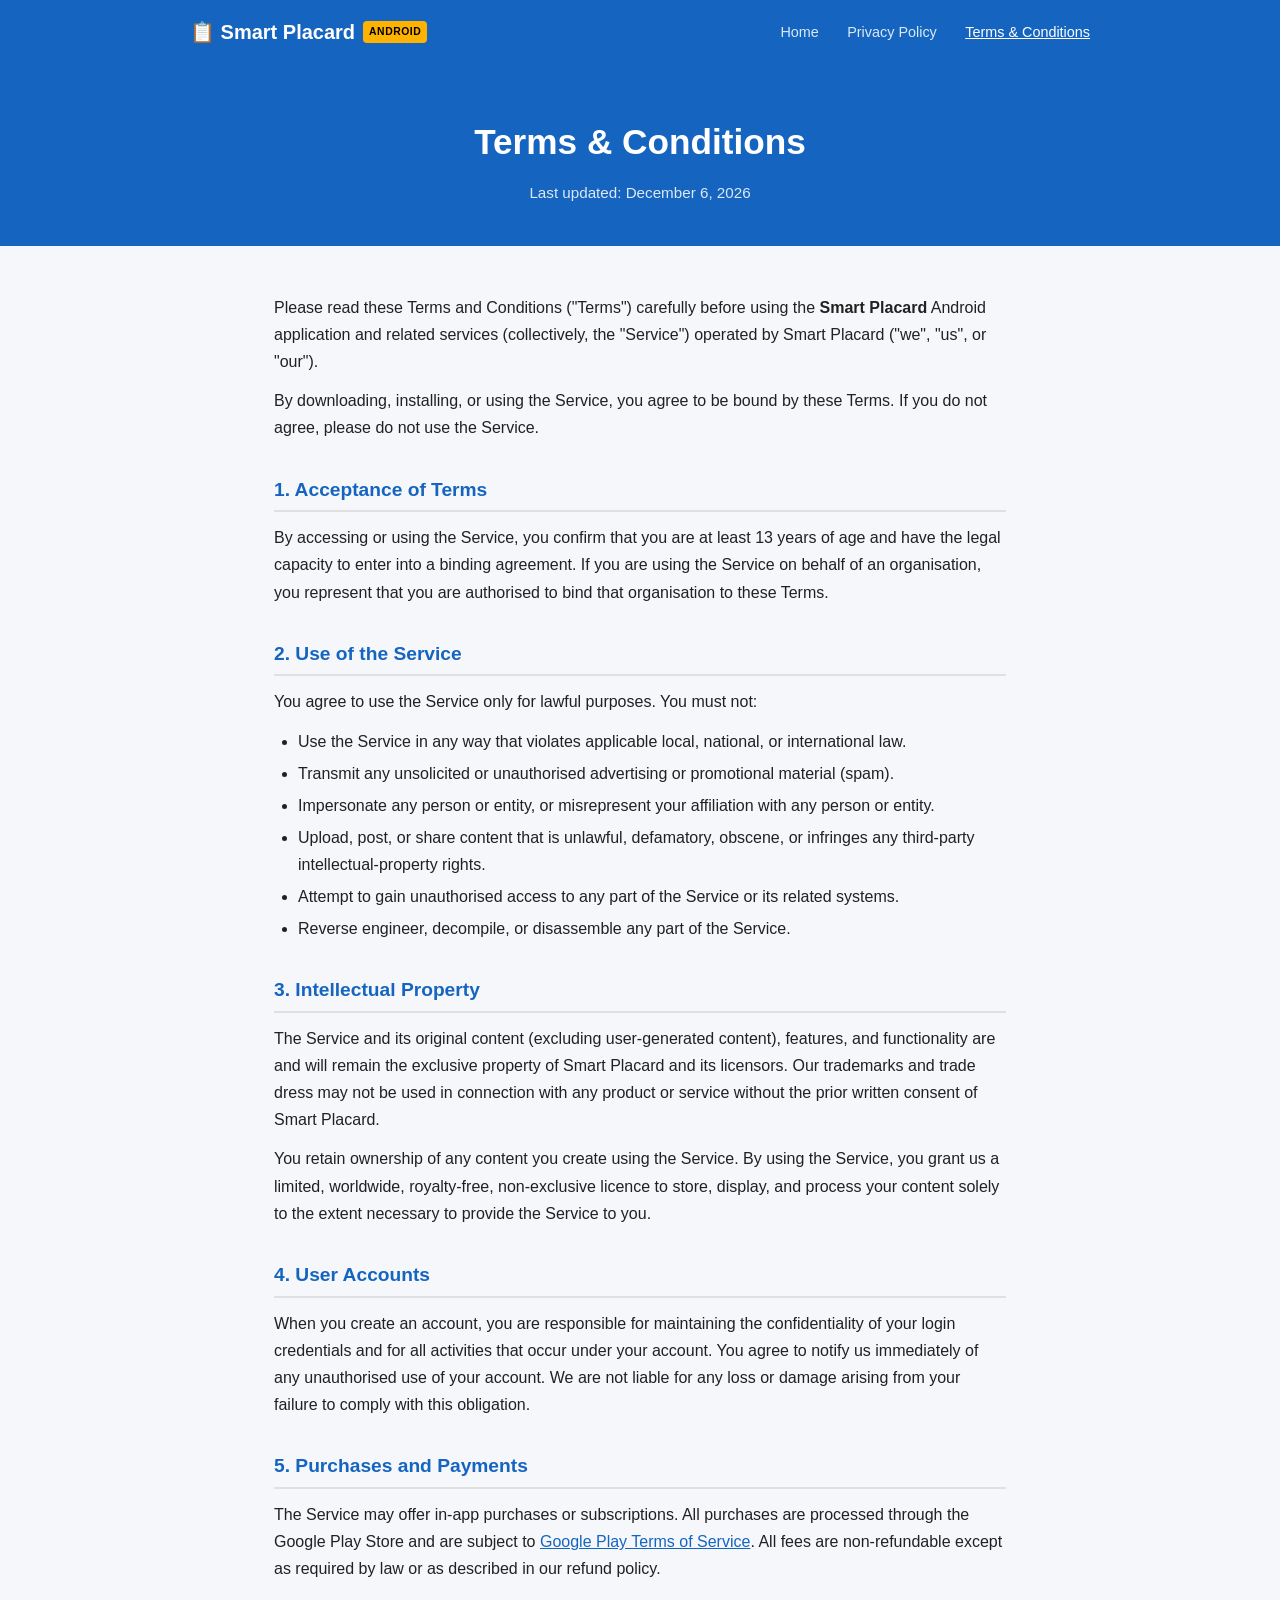
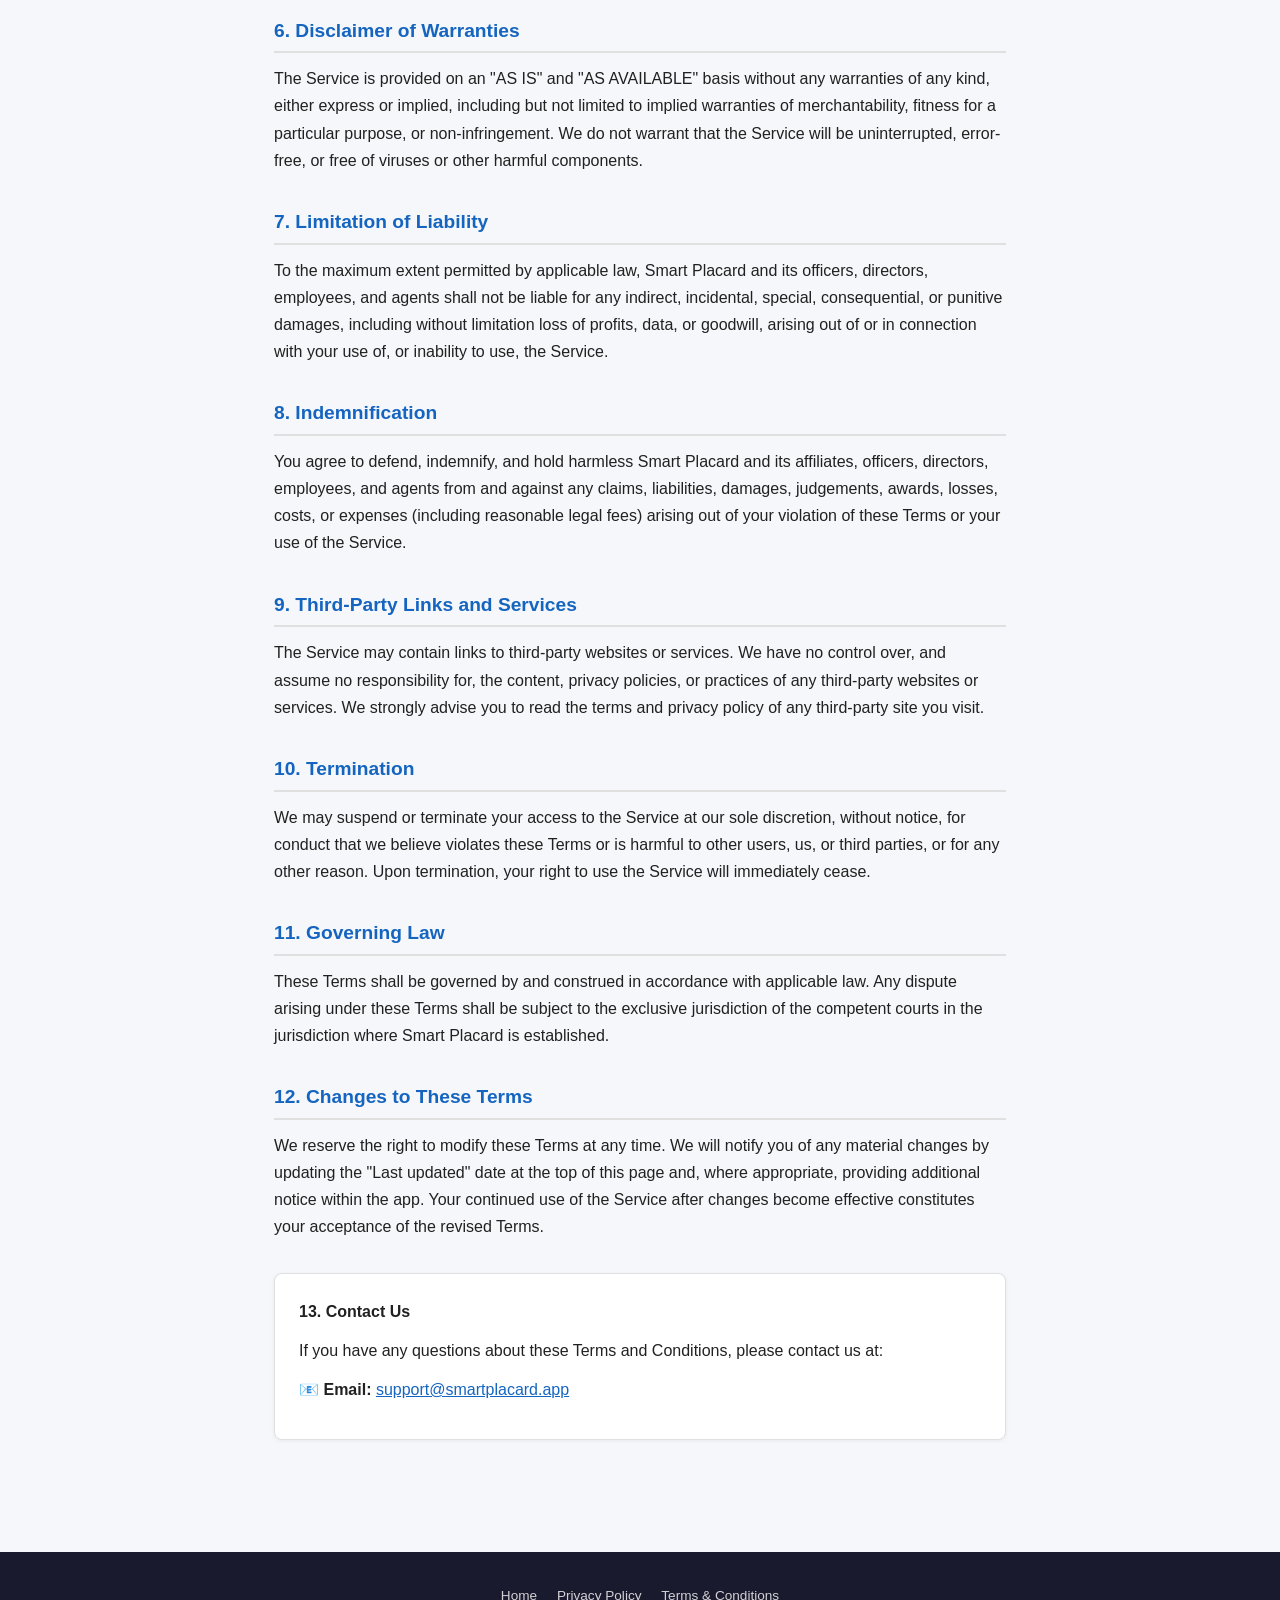
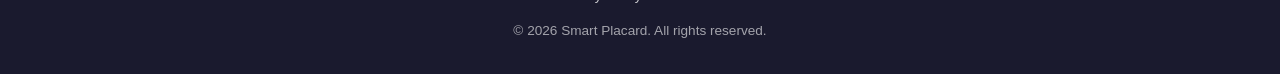
==== terms.html @ f0a832b3 "Add GitHub Pages: index, privacy policy, terms & conditions, shared CSS Agent-Logs-Url: https://gith" ====
<!DOCTYPE html>
<html lang="en">
<head>
  <meta charset="UTF-8" />
  <meta name="viewport" content="width=device-width, initial-scale=1.0" />
  <meta name="description" content="Smart Placard Terms and Conditions – please read these terms carefully before using our app." />
  <title>Terms &amp; Conditions – Smart Placard</title>
  <link rel="stylesheet" href="style.css" />
</head>
<body>

  <header>
    <div class="header-inner">
      <a href="index.html" class="logo">
        📋 Smart Placard <span class="badge">Android</span>
      </a>
      <nav>
        <a href="index.html">Home</a>
        <a href="privacy.html">Privacy Policy</a>
        <a href="terms.html" class="active">Terms &amp; Conditions</a>
      </nav>
    </div>
  </header>

  <div class="page-hero">
    <h1>Terms &amp; Conditions</h1>
    <p>Last updated: <span id="last-updated"></span></p>
  </div>

  <div class="legal-content">

    <p>
      Please read these Terms and Conditions ("Terms") carefully before using the
      <strong>Smart Placard</strong> Android application and related services
      (collectively, the "Service") operated by Smart Placard ("we", "us", or "our").
    </p>
    <p>
      By downloading, installing, or using the Service, you agree to be bound by these Terms.
      If you do not agree, please do not use the Service.
    </p>

    <h2>1. Acceptance of Terms</h2>
    <p>
      By accessing or using the Service, you confirm that you are at least 13 years of age and
      have the legal capacity to enter into a binding agreement. If you are using the Service on
      behalf of an organisation, you represent that you are authorised to bind that organisation
      to these Terms.
    </p>

    <h2>2. Use of the Service</h2>
    <p>You agree to use the Service only for lawful purposes. You must not:</p>
    <ul>
      <li>Use the Service in any way that violates applicable local, national, or international law.</li>
      <li>Transmit any unsolicited or unauthorised advertising or promotional material (spam).</li>
      <li>Impersonate any person or entity, or misrepresent your affiliation with any person or entity.</li>
      <li>Upload, post, or share content that is unlawful, defamatory, obscene, or infringes any
          third-party intellectual-property rights.</li>
      <li>Attempt to gain unauthorised access to any part of the Service or its related systems.</li>
      <li>Reverse engineer, decompile, or disassemble any part of the Service.</li>
    </ul>

    <h2>3. Intellectual Property</h2>
    <p>
      The Service and its original content (excluding user-generated content), features, and
      functionality are and will remain the exclusive property of Smart Placard and its licensors.
      Our trademarks and trade dress may not be used in connection with any product or service
      without the prior written consent of Smart Placard.
    </p>
    <p>
      You retain ownership of any content you create using the Service. By using the Service, you
      grant us a limited, worldwide, royalty-free, non-exclusive licence to store, display, and
      process your content solely to the extent necessary to provide the Service to you.
    </p>

    <h2>4. User Accounts</h2>
    <p>
      When you create an account, you are responsible for maintaining the confidentiality of your
      login credentials and for all activities that occur under your account. You agree to notify
      us immediately of any unauthorised use of your account. We are not liable for any loss or
      damage arising from your failure to comply with this obligation.
    </p>

    <h2>5. Purchases and Payments</h2>
    <p>
      The Service may offer in-app purchases or subscriptions. All purchases are processed through
      the Google Play Store and are subject to
      <a href="https://play.google.com/about/play-terms/index.html" target="_blank" rel="noopener noreferrer">
        Google Play Terms of Service</a>.
      All fees are non-refundable except as required by law or as described in our refund policy.
    </p>

    <h2>6. Disclaimer of Warranties</h2>
    <p>
      The Service is provided on an "AS IS" and "AS AVAILABLE" basis without any warranties of
      any kind, either express or implied, including but not limited to implied warranties of
      merchantability, fitness for a particular purpose, or non-infringement. We do not warrant
      that the Service will be uninterrupted, error-free, or free of viruses or other harmful
      components.
    </p>

    <h2>7. Limitation of Liability</h2>
    <p>
      To the maximum extent permitted by applicable law, Smart Placard and its officers, directors,
      employees, and agents shall not be liable for any indirect, incidental, special, consequential,
      or punitive damages, including without limitation loss of profits, data, or goodwill, arising
      out of or in connection with your use of, or inability to use, the Service.
    </p>

    <h2>8. Indemnification</h2>
    <p>
      You agree to defend, indemnify, and hold harmless Smart Placard and its affiliates, officers,
      directors, employees, and agents from and against any claims, liabilities, damages, judgements,
      awards, losses, costs, or expenses (including reasonable legal fees) arising out of your
      violation of these Terms or your use of the Service.
    </p>

    <h2>9. Third-Party Links and Services</h2>
    <p>
      The Service may contain links to third-party websites or services. We have no control over,
      and assume no responsibility for, the content, privacy policies, or practices of any
      third-party websites or services. We strongly advise you to read the terms and privacy policy
      of any third-party site you visit.
    </p>

    <h2>10. Termination</h2>
    <p>
      We may suspend or terminate your access to the Service at our sole discretion, without notice,
      for conduct that we believe violates these Terms or is harmful to other users, us, or third
      parties, or for any other reason. Upon termination, your right to use the Service will
      immediately cease.
    </p>

    <h2>11. Governing Law</h2>
    <p>
      These Terms shall be governed by and construed in accordance with applicable law. Any dispute
      arising under these Terms shall be subject to the exclusive jurisdiction of the competent
      courts in the jurisdiction where Smart Placard is established.
    </p>

    <h2>12. Changes to These Terms</h2>
    <p>
      We reserve the right to modify these Terms at any time. We will notify you of any material
      changes by updating the "Last updated" date at the top of this page and, where appropriate,
      providing additional notice within the app. Your continued use of the Service after changes
      become effective constitutes your acceptance of the revised Terms.
    </p>

    <div class="contact-box">
      <h3>13. Contact Us</h3>
      <p>
        If you have any questions about these Terms and Conditions, please contact us at:
      </p>
      <p>
        📧 <strong>Email:</strong>
        <a href="mailto:support@smartplacard.app">support@smartplacard.app</a>
      </p>
    </div>

  </div>

  <footer>
    <div class="footer-links">
      <a href="index.html">Home</a>
      <a href="privacy.html">Privacy Policy</a>
      <a href="terms.html">Terms &amp; Conditions</a>
    </div>
    <p>&copy; <span id="year"></span> Smart Placard. All rights reserved.</p>
  </footer>

  <script>
    document.getElementById('year').textContent = new Date().getFullYear();
    document.getElementById('last-updated').textContent =
      new Date().toLocaleDateString('en-US', { year: 'numeric', month: 'long', day: 'numeric' });
  </script>

</body>
</html>
---- style.css ----
/* Smart Placard – shared styles */

*, *::before, *::after {
  box-sizing: border-box;
  margin: 0;
  padding: 0;
}

:root {
  --primary: #1565C0;
  --primary-dark: #0D47A1;
  --accent: #FFB300;
  --bg: #F5F7FA;
  --surface: #FFFFFF;
  --text: #212121;
  --text-secondary: #616161;
  --border: #E0E0E0;
  --radius: 8px;
}

body {
  font-family: -apple-system, BlinkMacSystemFont, "Segoe UI", Roboto, Helvetica, Arial, sans-serif;
  background: var(--bg);
  color: var(--text);
  line-height: 1.7;
}

/* ── Header ─────────────────────────────── */
header {
  background: var(--primary);
  color: #fff;
  padding: 0 1.5rem;
}

.header-inner {
  max-width: 900px;
  margin: 0 auto;
  display: flex;
  align-items: center;
  justify-content: space-between;
  height: 64px;
}

.logo {
  font-size: 1.25rem;
  font-weight: 700;
  color: #fff;
  text-decoration: none;
  display: flex;
  align-items: center;
  gap: 0.5rem;
}

.logo span.badge {
  background: var(--accent);
  color: #000;
  font-size: 0.65rem;
  font-weight: 800;
  padding: 2px 6px;
  border-radius: 4px;
  letter-spacing: 0.05em;
  text-transform: uppercase;
}

nav a {
  color: rgba(255,255,255,0.85);
  text-decoration: none;
  font-size: 0.9rem;
  margin-left: 1.5rem;
  transition: color 0.2s;
}

nav a:hover,
nav a.active {
  color: #fff;
  text-decoration: underline;
}

/* ── Hero (index only) ───────────────────── */
.hero {
  background: linear-gradient(135deg, var(--primary-dark) 0%, var(--primary) 100%);
  color: #fff;
  text-align: center;
  padding: 5rem 1.5rem 4rem;
}

.hero h1 {
  font-size: clamp(2rem, 5vw, 3rem);
  font-weight: 800;
  margin-bottom: 1rem;
}

.hero p {
  font-size: 1.15rem;
  opacity: 0.9;
  max-width: 560px;
  margin: 0 auto 2rem;
}

.btn {
  display: inline-block;
  padding: 0.75rem 2rem;
  border-radius: var(--radius);
  font-weight: 700;
  font-size: 1rem;
  text-decoration: none;
  transition: opacity 0.2s, transform 0.1s;
}

.btn:active { transform: scale(0.97); }

.btn-primary {
  background: var(--accent);
  color: #000;
}

.btn-outline {
  background: transparent;
  color: #fff;
  border: 2px solid rgba(255,255,255,0.6);
  margin-left: 1rem;
}

.btn-primary:hover, .btn-outline:hover { opacity: 0.88; }

/* ── Features section ───────────────────── */
.section {
  padding: 4rem 1.5rem;
}

.section-inner {
  max-width: 900px;
  margin: 0 auto;
}

.section h2 {
  font-size: 1.6rem;
  font-weight: 700;
  margin-bottom: 2rem;
  text-align: center;
}

.features-grid {
  display: grid;
  grid-template-columns: repeat(auto-fit, minmax(220px, 1fr));
  gap: 1.5rem;
}

.feature-card {
  background: var(--surface);
  border: 1px solid var(--border);
  border-radius: var(--radius);
  padding: 1.75rem 1.5rem;
  text-align: center;
  box-shadow: 0 1px 4px rgba(0,0,0,0.06);
}

.feature-card .icon {
  font-size: 2.5rem;
  margin-bottom: 0.75rem;
  display: block;
}

.feature-card h3 {
  font-size: 1rem;
  font-weight: 700;
  margin-bottom: 0.4rem;
}

.feature-card p {
  font-size: 0.9rem;
  color: var(--text-secondary);
}

/* ── Legal pages ────────────────────────── */
.page-hero {
  background: var(--primary);
  color: #fff;
  padding: 3rem 1.5rem 2.5rem;
  text-align: center;
}

.page-hero h1 {
  font-size: clamp(1.6rem, 4vw, 2.2rem);
  font-weight: 800;
  margin-bottom: 0.5rem;
}

.page-hero p {
  opacity: 0.85;
  font-size: 0.95rem;
}

.legal-content {
  max-width: 780px;
  margin: 3rem auto;
  padding: 0 1.5rem 4rem;
}

.legal-content h2 {
  font-size: 1.2rem;
  font-weight: 700;
  color: var(--primary);
  margin: 2rem 0 0.5rem;
  padding-bottom: 0.25rem;
  border-bottom: 2px solid var(--border);
}

.legal-content p {
  margin: 0.75rem 0;
  color: var(--text);
}

.legal-content ul {
  margin: 0.5rem 0 0.75rem 1.5rem;
  color: var(--text);
}

.legal-content ul li {
  margin: 0.3rem 0;
}

.legal-content a {
  color: var(--primary);
}

.contact-box {
  background: var(--surface);
  border: 1px solid var(--border);
  border-radius: var(--radius);
  padding: 1.5rem;
  margin-top: 2rem;
  box-shadow: 0 1px 4px rgba(0,0,0,0.06);
}

.contact-box h3 {
  font-size: 1rem;
  font-weight: 700;
  margin-bottom: 0.4rem;
}

/* ── Footer ─────────────────────────────── */
footer {
  background: #1A1A2E;
  color: rgba(255,255,255,0.6);
  text-align: center;
  padding: 2rem 1.5rem;
  font-size: 0.85rem;
}

footer a {
  color: rgba(255,255,255,0.8);
  text-decoration: none;
  margin: 0 0.5rem;
}

footer a:hover { color: #fff; }

.footer-links {
  margin-bottom: 0.75rem;
}
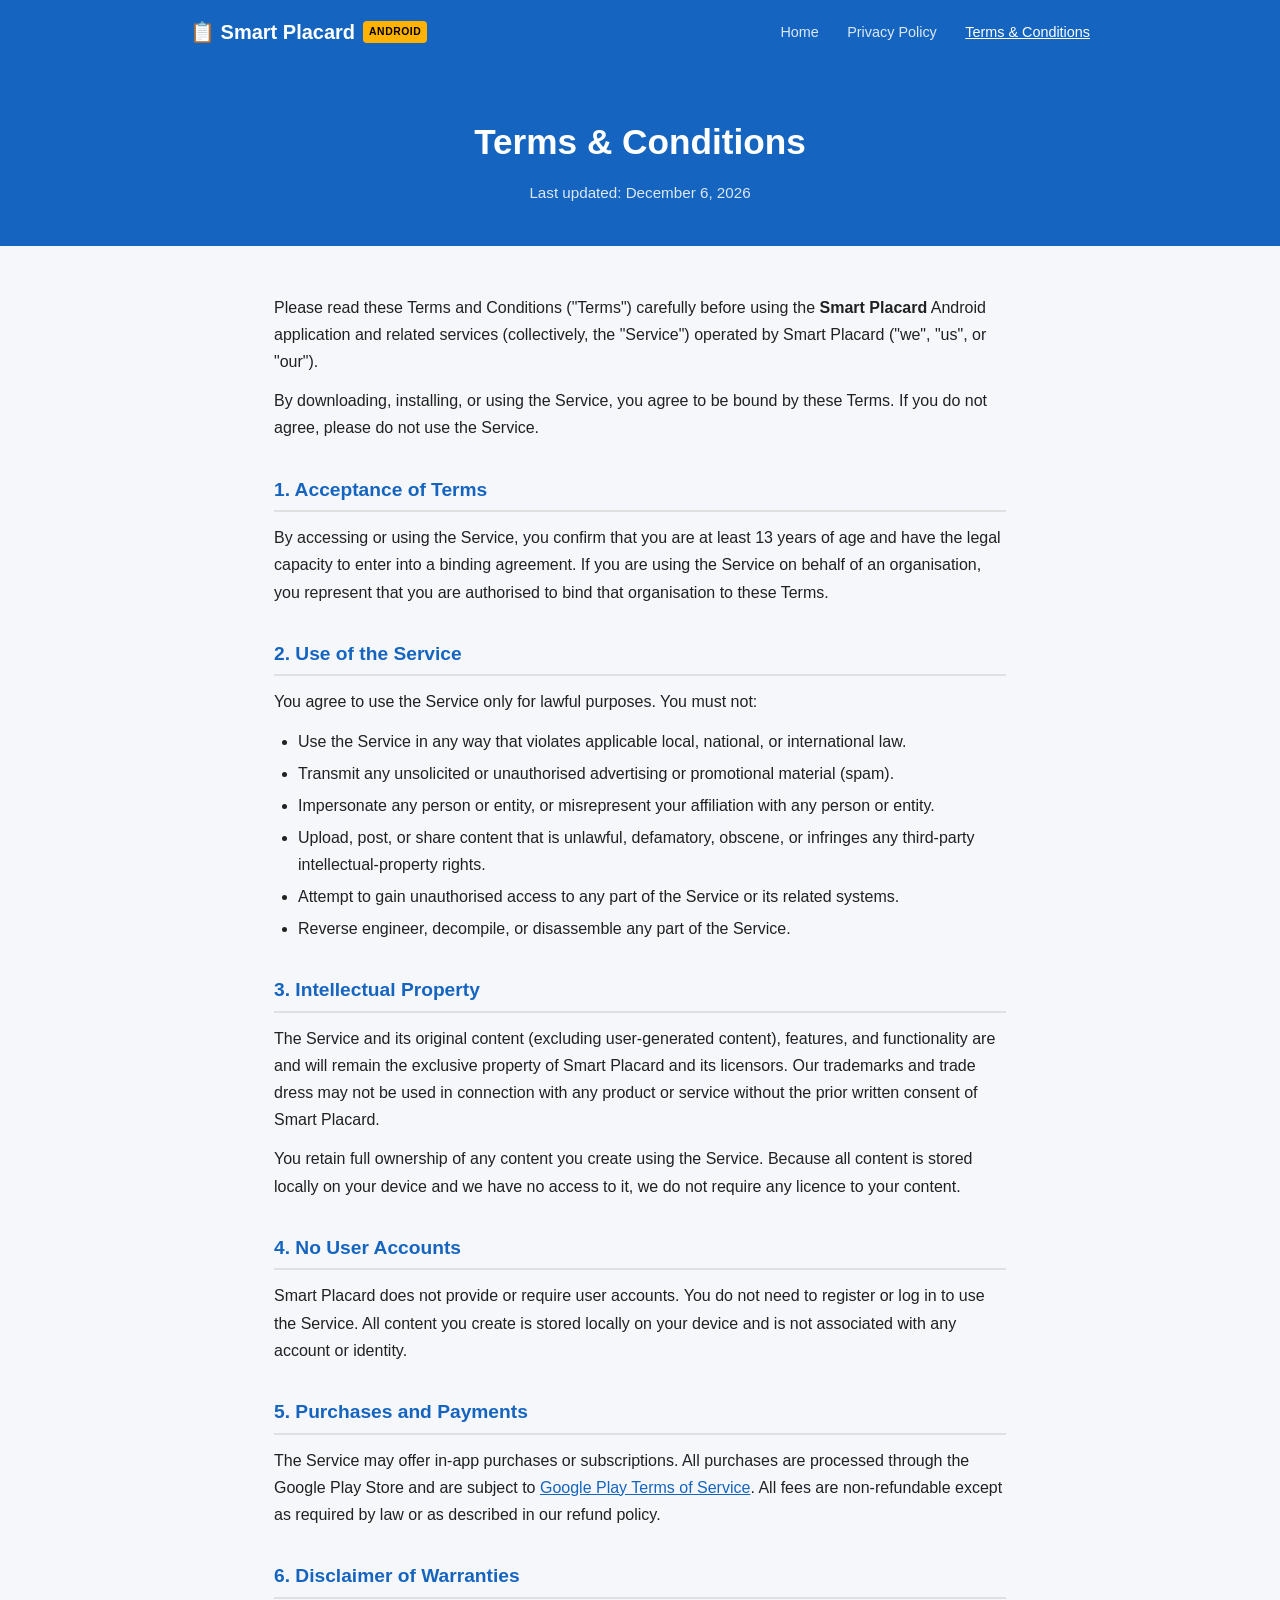
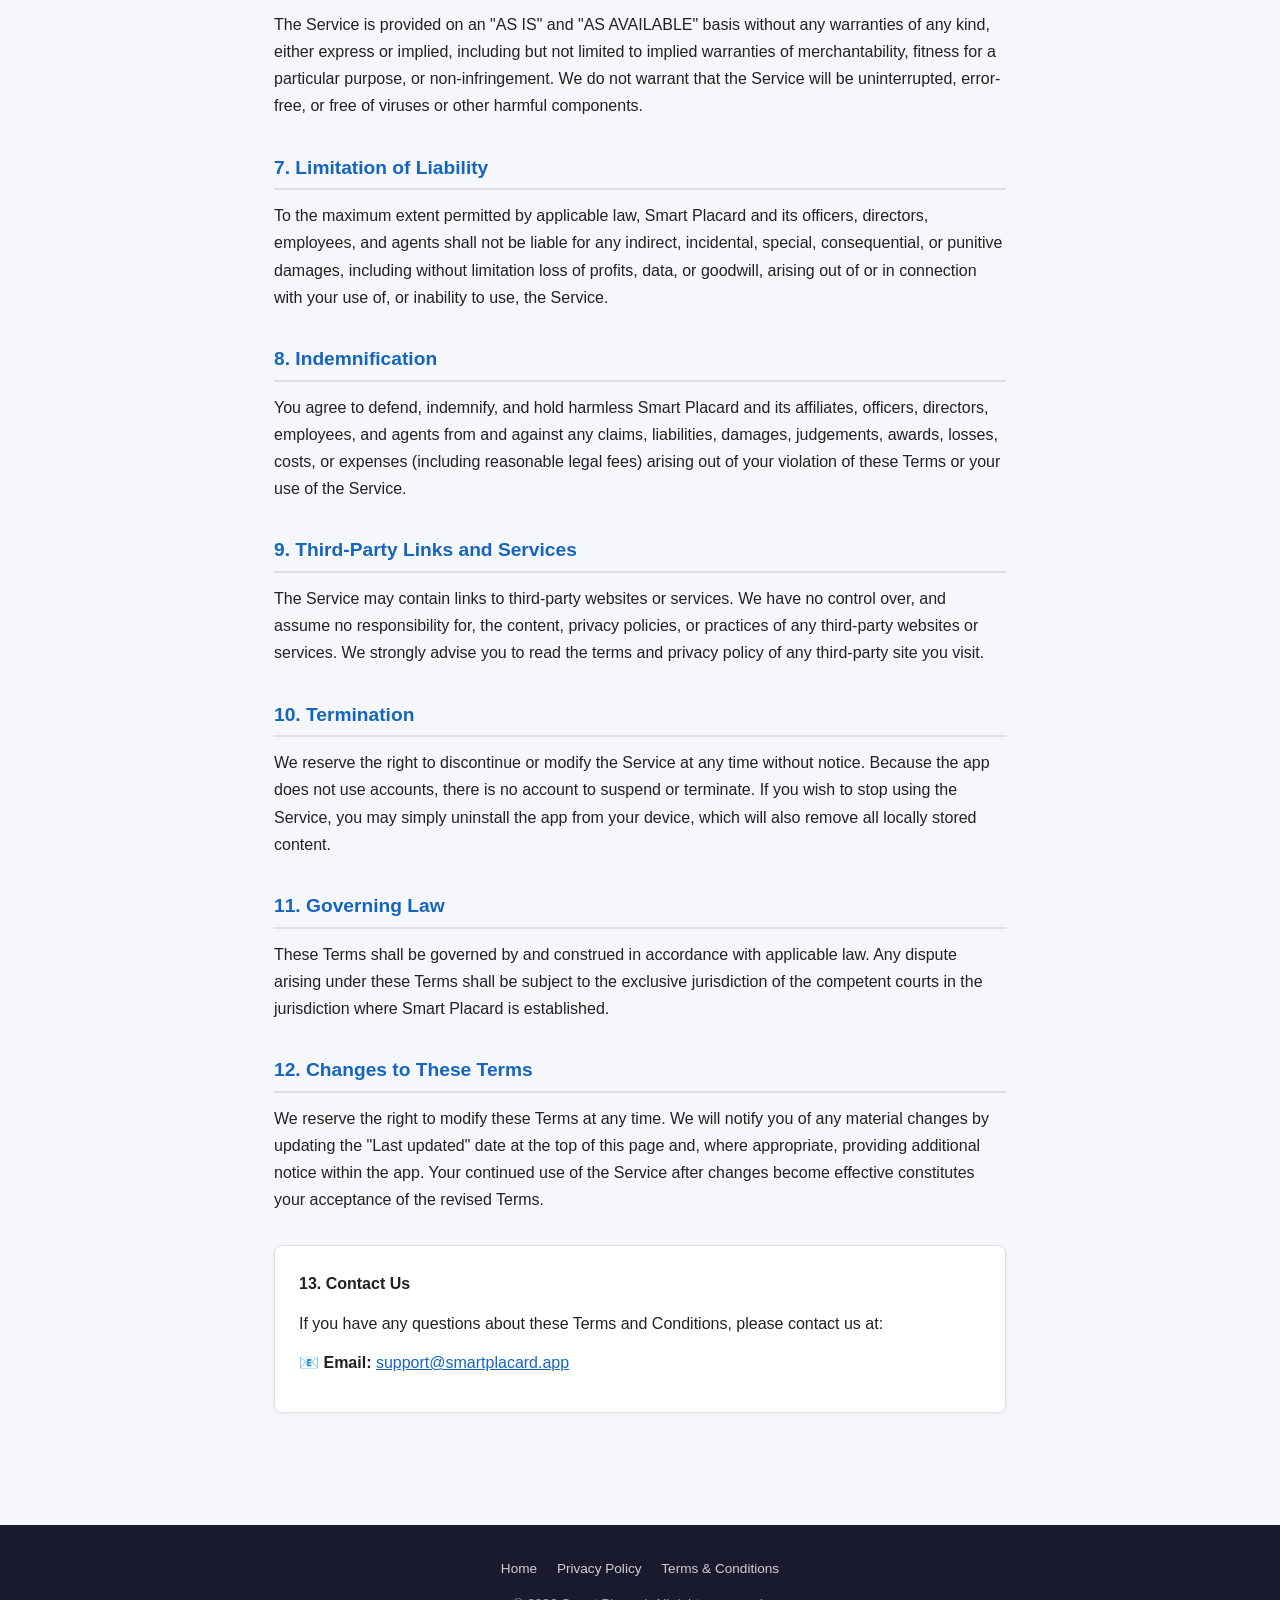
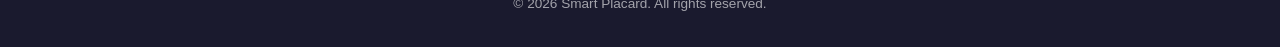
==== commit 2a4e37f0: "docs: update privacy policy and terms to reflect no-account, device-only app Agent-Logs-Url: https:/" ====
--- a/terms.html
+++ b/terms.html
@@ -67,17 +67,16 @@
       without the prior written consent of Smart Placard.
     </p>
     <p>
-      You retain ownership of any content you create using the Service. By using the Service, you
-      grant us a limited, worldwide, royalty-free, non-exclusive licence to store, display, and
-      process your content solely to the extent necessary to provide the Service to you.
+      You retain full ownership of any content you create using the Service. Because all
+      content is stored locally on your device and we have no access to it, we do not require
+      any licence to your content.
     </p>
 
-    <h2>4. User Accounts</h2>
+    <h2>4. No User Accounts</h2>
     <p>
-      When you create an account, you are responsible for maintaining the confidentiality of your
-      login credentials and for all activities that occur under your account. You agree to notify
-      us immediately of any unauthorised use of your account. We are not liable for any loss or
-      damage arising from your failure to comply with this obligation.
+      Smart Placard does not provide or require user accounts. You do not need to register or
+      log in to use the Service. All content you create is stored locally on your device and
+      is not associated with any account or identity.
     </p>
 
     <h2>5. Purchases and Payments</h2>
@@ -124,10 +123,10 @@
 
     <h2>10. Termination</h2>
     <p>
-      We may suspend or terminate your access to the Service at our sole discretion, without notice,
-      for conduct that we believe violates these Terms or is harmful to other users, us, or third
-      parties, or for any other reason. Upon termination, your right to use the Service will
-      immediately cease.
+      We reserve the right to discontinue or modify the Service at any time without notice.
+      Because the app does not use accounts, there is no account to suspend or terminate.
+      If you wish to stop using the Service, you may simply uninstall the app from your device,
+      which will also remove all locally stored content.
     </p>
 
     <h2>11. Governing Law</h2>
